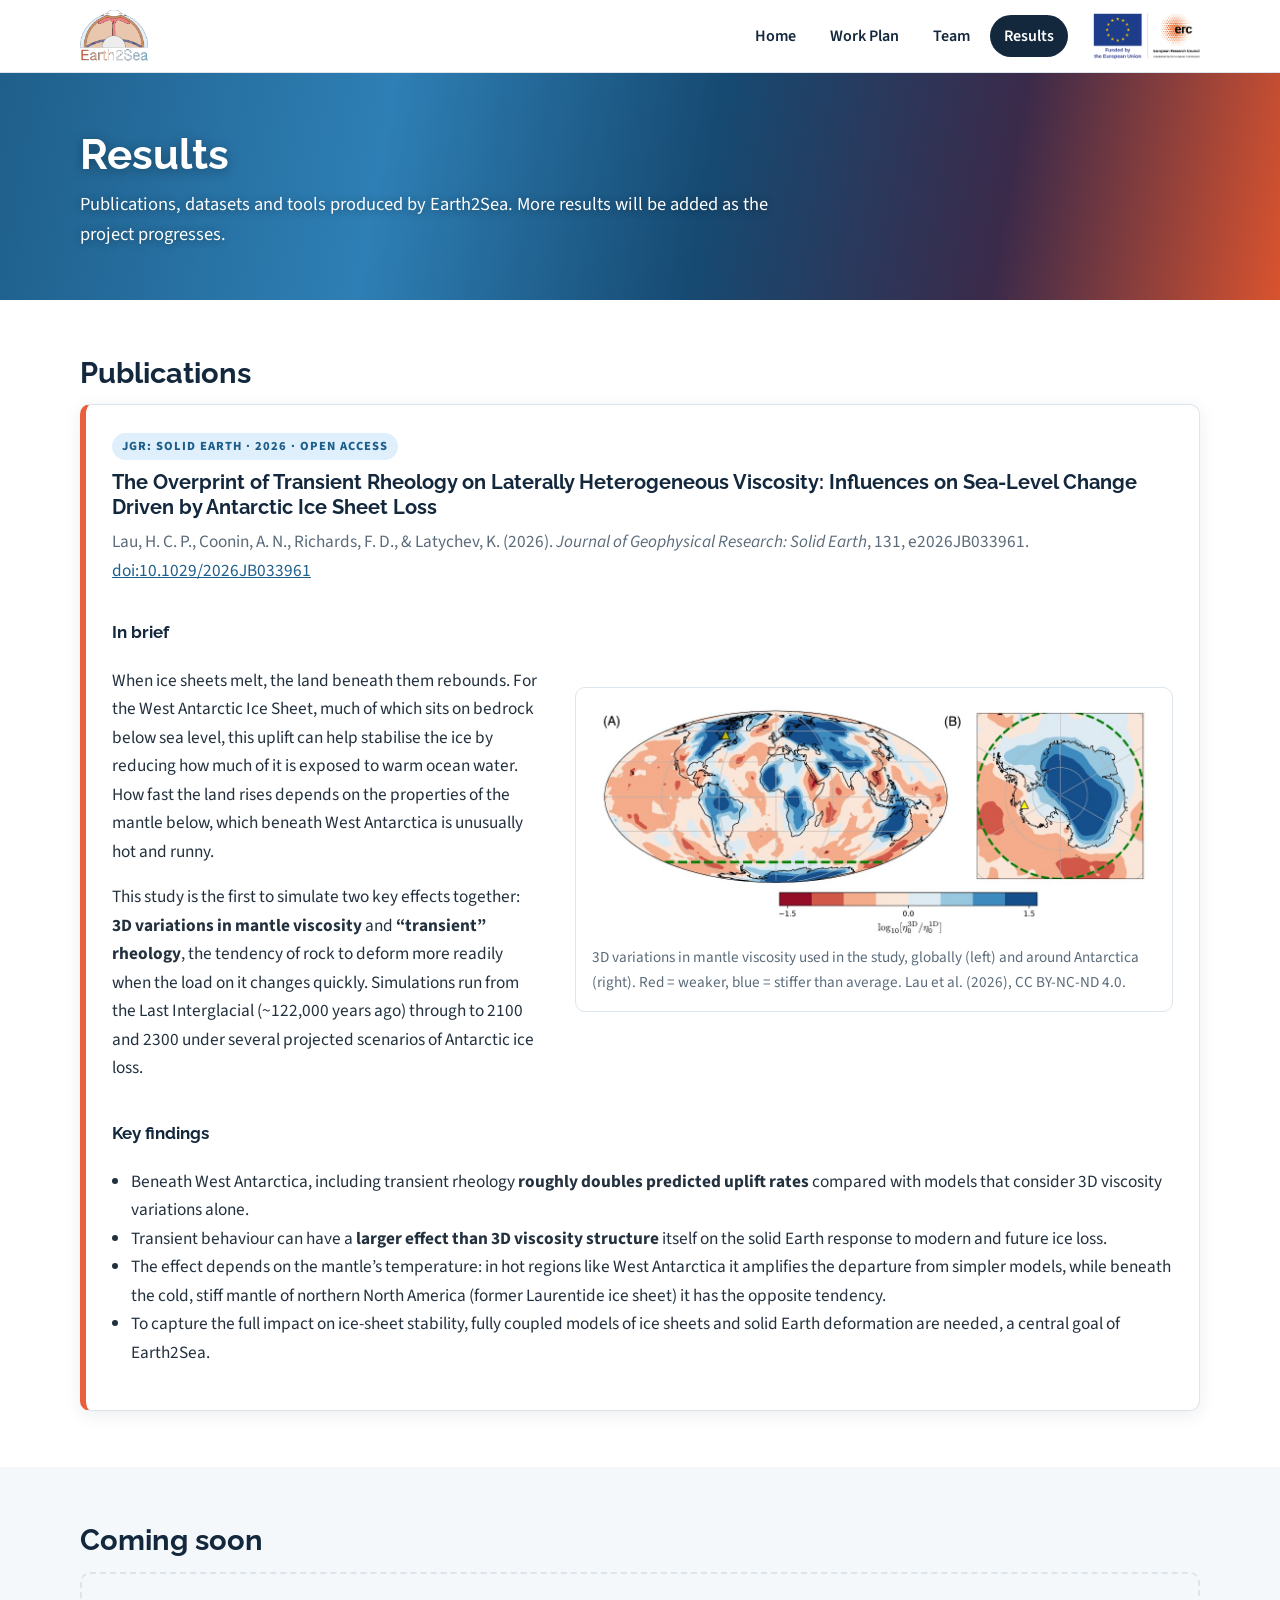
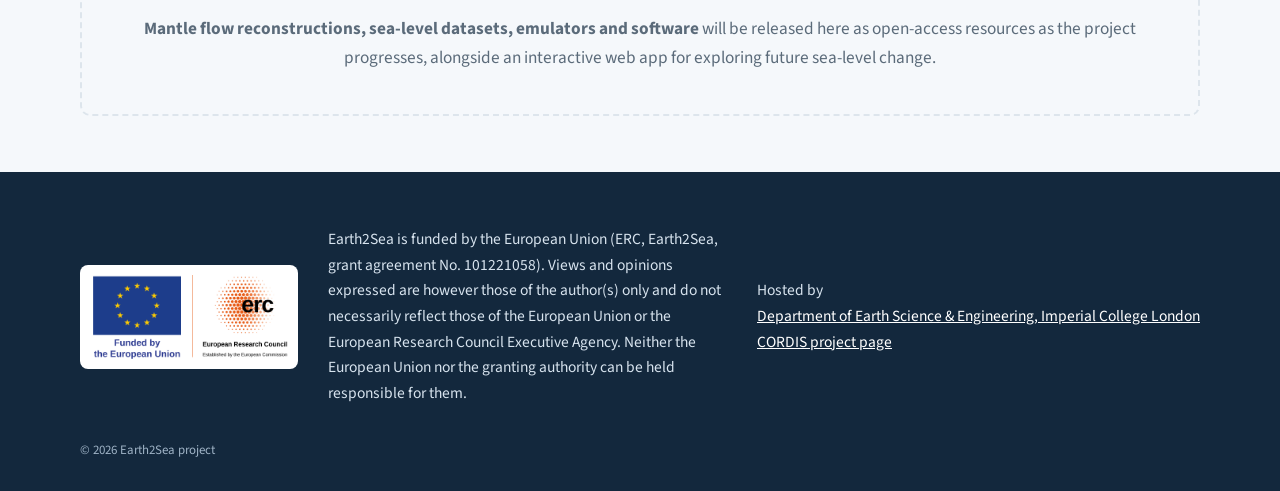
==== results.html @ e723ed39 "Build Earth2Sea project website Landing page with ice/ocean/mantle hero and news sidebar, plain-lang" ====
<!doctype html>
<html lang="en">
<head>
  <meta charset="utf-8">
  <meta name="viewport" content="width=device-width, initial-scale=1">
  <title>Results | Earth2Sea</title>
  <meta name="description" content="Publications, datasets and tools from the Earth2Sea project.">
  <link rel="icon" href="assets/img/earth2sea-logo.png">
  <link rel="preconnect" href="https://fonts.googleapis.com">
  <link href="https://fonts.googleapis.com/css2?family=Raleway:wght@600;700;800&family=Source+Sans+3:wght@400;600;700&display=swap" rel="stylesheet">
  <link rel="stylesheet" href="css/style.css">
</head>
<body>
  <header class="site-header">
    <div class="wrap">
      <a class="brand" href="index.html"><img src="assets/img/earth2sea-logo.png" alt="Earth2Sea logo"></a>
      <button class="nav-toggle" aria-expanded="false" aria-label="Open menu">&#9776;</button>
      <nav class="nav" aria-label="Main">
        <a href="index.html">Home</a>
        <a href="workplan.html">Work Plan</a>
        <a href="team.html">Team</a>
        <a href="results.html" aria-current="page">Results</a>
      </nav>
      <a class="header-erc" href="https://erc.europa.eu" target="_blank" rel="noopener"><img src="assets/img/eu-erc-logo.png" alt="Funded by the European Union – European Research Council"></a>
    </div>
  </header>

    <section class="banner">
    <div class="wrap">
      <h1>Results</h1>
      <p>Publications, datasets and tools produced by Earth2Sea. More results will be added as the project progresses.</p>
    </div>
  </section>

  <main>
    <section>
      <div class="wrap">
        <h2>Publications</h2>
        <article class="paper">
          <span class="badge">JGR: Solid Earth &middot; 2026 &middot; Open access</span>
          <h3>The Overprint of Transient Rheology on Laterally Heterogeneous Viscosity: Influences on Sea-Level Change Driven by Antarctic Ice Sheet Loss</h3>
          <p class="cite">Lau, H. C. P., Coonin, A. N., Richards, F. D., &amp; Latychev, K. (2026). <em>Journal of Geophysical Research: Solid Earth</em>, 131, e2026JB033961. <a href="https://doi.org/10.1029/2026JB033961" target="_blank" rel="noopener">doi:10.1029/2026JB033961</a></p>

          <div class="theme" style="margin-top:10px">
            <div class="text">
              <h4>In brief</h4>
              <p>When ice sheets melt, the land beneath them rebounds. For the West Antarctic Ice Sheet, much of which sits on bedrock below sea level, this uplift can help stabilise the ice by reducing how much of it is exposed to warm ocean water. How fast the land rises depends on the properties of the mantle below, which beneath West Antarctica is unusually hot and runny.</p>
              <p>This study is the first to simulate two key effects together: <strong>3D variations in mantle viscosity</strong> and <strong>&ldquo;transient&rdquo; rheology</strong>, the tendency of rock to deform more readily when the load on it changes quickly. Simulations run from the Last Interglacial (~122,000 years ago) through to 2100 and 2300 under several projected scenarios of Antarctic ice loss.</p>
            </div>
            <figure class="figure">
              <img src="assets/img/figures/lau2026-viscosity.jpg" alt="Global and Antarctic maps of three-dimensional variations in mantle viscosity relative to an average one-dimensional model." loading="lazy">
              <figcaption>3D variations in mantle viscosity used in the study, globally (left) and around Antarctica (right). Red = weaker, blue = stiffer than average. Lau et al. (2026), CC BY-NC-ND 4.0.</figcaption>
            </figure>
          </div>

          <h4>Key findings</h4>
          <ul>
            <li>Beneath West Antarctica, including transient rheology <strong>roughly doubles predicted uplift rates</strong> compared with models that consider 3D viscosity variations alone.</li>
            <li>Transient behaviour can have a <strong>larger effect than 3D viscosity structure</strong> itself on the solid Earth response to modern and future ice loss.</li>
            <li>The effect depends on the mantle&rsquo;s temperature: in hot regions like West Antarctica it amplifies the departure from simpler models, while beneath the cold, stiff mantle of northern North America (former Laurentide ice sheet) it has the opposite tendency.</li>
            <li>To capture the full impact on ice-sheet stability, fully coupled models of ice sheets and solid Earth deformation are needed, a central goal of Earth2Sea.</li>
          </ul>
        </article>
      </div>
    </section>

    <section class="alt">
      <div class="wrap">
        <h2>Coming soon</h2>
        <div class="coming">
          <p><strong>Mantle flow reconstructions, sea-level datasets, emulators and software</strong> will be released here as open-access resources as the project progresses, alongside an interactive web app for exploring future sea-level change.</p>
        </div>
      </div>
    </section>
  </main>

  <footer class="site-footer">
    <div class="wrap footer-grid">
      <a class="footer-erc" href="https://erc.europa.eu" target="_blank" rel="noopener"><img src="assets/img/eu-erc-logo.png" alt="Funded by the European Union – European Research Council"></a>
      <p>Earth2Sea is funded by the European Union (ERC, Earth2Sea, grant agreement No.&nbsp;101221058). Views and opinions expressed are however those of the author(s) only and do not necessarily reflect those of the European Union or the European Research Council Executive Agency. Neither the European Union nor the granting authority can be held responsible for them.</p>
      <p>Hosted by<br><a href="https://www.imperial.ac.uk/earth-science" target="_blank" rel="noopener">Department of Earth Science &amp; Engineering, Imperial College London</a><br><a href="https://cordis.europa.eu/project/id/101221058" target="_blank" rel="noopener">CORDIS project page</a></p>
    </div>
    <div class="wrap"><small>&copy; <span id="year">2026</span> Earth2Sea project</small></div>
  </footer>

  <script src="js/main.js"></script>
</body>
</html>
---- css/style.css ----
/* Earth2Sea — shared styles. Palette drawn from the project logo. */
:root {
  --lava: #e8603c;
  --magma: #f08080;
  --crust: #d08e5f;
  --mantle: #e8c5ac;
  --slab: #7a77a6;
  --ice: #dff0fc;
  --ocean: #8ecff2;
  --deep: #1f5f8b;
  --navy: #13283d;
  --ink: #23313f;
  --muted: #5b6b7a;
  --bg: #ffffff;
  --bg-soft: #f5f8fb;
  --line: #dde5ec;
  --radius: 10px;
  --shadow: 0 4px 18px rgba(19, 40, 61, 0.08);
  --max: 1160px;
  --font: "Source Sans 3", "Segoe UI", Helvetica, Arial, sans-serif;
  --font-head: "Raleway", "Segoe UI", Helvetica, Arial, sans-serif;
}

* { box-sizing: border-box; }
html { scroll-behavior: smooth; }
body {
  margin: 0;
  font-family: var(--font);
  font-size: 1.08rem;
  line-height: 1.65;
  color: var(--ink);
  background: var(--bg);
}
img { max-width: 100%; height: auto; display: block; }
a { color: var(--deep); }
a:hover { color: var(--lava); }
h1, h2, h3, h4 { font-family: var(--font-head); color: var(--navy); line-height: 1.25; }
h2 { font-size: 1.8rem; margin: 0 0 0.8rem; }
h3 { font-size: 1.25rem; margin: 0 0 0.5rem; }

.wrap { max-width: var(--max); margin: 0 auto; padding: 0 20px; }

/* ---------- Header ---------- */
.site-header {
  position: sticky; top: 0; z-index: 50;
  background: rgba(255, 255, 255, 0.96);
  backdrop-filter: blur(6px);
  border-bottom: 1px solid var(--line);
}
.site-header .wrap { display: flex; align-items: center; gap: 24px; min-height: 72px; }
.brand { display: flex; align-items: center; gap: 12px; text-decoration: none; }
.brand img { height: 52px; width: auto; }
.nav { margin-left: auto; display: flex; gap: 6px; }
.nav a {
  text-decoration: none; color: var(--navy); font-weight: 600;
  padding: 8px 14px; border-radius: 999px; font-size: 1rem;
}
.nav a:hover { background: var(--ice); color: var(--navy); }
.nav a[aria-current="page"] { background: var(--navy); color: #fff; }
.header-erc img { height: 46px; width: auto; }
.nav-toggle {
  display: none; margin-left: auto; background: none; border: 1px solid var(--line);
  border-radius: 8px; padding: 8px 10px; cursor: pointer; font-size: 1.1rem; color: var(--navy);
}

/* ---------- Hero (ice / ocean / fire) ---------- */
.hero {
  position: relative; overflow: hidden; color: #fff;
  background: linear-gradient(180deg, #f4fbff 0%, #dff0fc 18%, #8ecff2 34%, #2e7fb5 50%,
    #164a72 60%, #3b2a4a 70%, #8a3b2e 82%, #d9532e 92%, #f6a04d 100%);
  min-height: 560px;
}
.hero svg.scene { position: absolute; inset: 0; width: 100%; height: 100%; }
.hero .glow {
  position: absolute; left: 50%; bottom: -120px; width: 900px; height: 380px; transform: translateX(-50%);
  background: radial-gradient(ellipse at center, rgba(255, 190, 90, 0.75), rgba(232, 96, 60, 0.35) 45%, transparent 70%);
  filter: blur(10px); animation: pulse 7s ease-in-out infinite;
}
.wave { animation: drift 18s linear infinite; }
.wave.slow { animation-duration: 30s; }
@keyframes drift { from { transform: translateX(0); } to { transform: translateX(-50%); } }
@keyframes pulse { 0%, 100% { opacity: 0.75; } 50% { opacity: 1; } }
@media (prefers-reduced-motion: reduce) { .wave, .hero .glow { animation: none; } }

.hero-inner {
  position: relative; z-index: 2; max-width: var(--max); margin: 0 auto; padding: 70px 20px 90px;
  display: grid; grid-template-columns: minmax(0, 360px) minmax(0, 1fr); gap: 48px; align-items: center;
}
.hero-logo {
  background: rgba(255, 255, 255, 0.94); border-radius: 18px; padding: 22px; box-shadow: 0 10px 40px rgba(0, 0, 0, 0.25);
}
.hero h1 {
  font-size: clamp(1.9rem, 4vw, 3rem); color: #fff; margin: 0 0 14px;
  text-shadow: 0 2px 16px rgba(10, 30, 50, 0.55);
}
.hero p.lede {
  font-size: 1.2rem; margin: 0 0 24px; max-width: 620px; text-shadow: 0 1px 10px rgba(10, 30, 50, 0.6);
}
.hero .tag {
  display: inline-block; font-size: 0.85rem; font-weight: 700; letter-spacing: 0.08em; text-transform: uppercase;
  background: rgba(19, 40, 61, 0.55); padding: 5px 12px; border-radius: 999px; margin-bottom: 14px;
}
.btn {
  display: inline-block; padding: 11px 22px; border-radius: 999px; font-weight: 700; text-decoration: none;
  background: var(--lava); color: #fff; margin: 0 10px 10px 0; border: 2px solid var(--lava);
}
.btn:hover { background: #c94a2a; border-color: #c94a2a; color: #fff; }
.btn.ghost { background: rgba(255, 255, 255, 0.12); border-color: #fff; }
.btn.ghost:hover { background: #fff; color: var(--navy); }

/* Page banner (inner pages) */
.banner {
  position: relative; color: #fff; overflow: hidden;
  background: linear-gradient(100deg, #1f5f8b 0%, #2e7fb5 30%, #164a72 55%, #3b2a4a 78%, #d9532e 100%);
}
.banner .wrap { position: relative; z-index: 2; padding: 56px 20px 50px; }
.banner h1 { color: #fff; margin: 0 0 8px; font-size: clamp(1.9rem, 4vw, 2.6rem); text-shadow: 0 2px 12px rgba(0,0,0,.35); }
.banner p { margin: 0; max-width: 700px; font-size: 1.15rem; text-shadow: 0 1px 8px rgba(0,0,0,.4); }

/* ---------- Layout ---------- */
main section { padding: 56px 0; }
.alt { background: var(--bg-soft); }
.with-sidebar { display: grid; grid-template-columns: minmax(0, 1fr) 330px; gap: 44px; align-items: start; }

.sidebar {
  position: sticky; top: 92px;
  background: #fff; border: 1px solid var(--line); border-radius: var(--radius); box-shadow: var(--shadow);
  overflow: hidden;
}
.sidebar h2 {
  margin: 0; padding: 14px 20px; font-size: 1.2rem; color: #fff;
  background: linear-gradient(90deg, var(--lava), var(--slab) 60%, var(--deep));
}
.news-list { list-style: none; margin: 0; padding: 0; }
.news-list li { padding: 16px 20px; border-bottom: 1px solid var(--line); }
.news-list li:last-child { border-bottom: 0; }
.news-list time { display: block; font-size: 0.82rem; font-weight: 700; color: var(--lava); text-transform: uppercase; letter-spacing: .05em; }
.news-list h3 { font-size: 1.02rem; margin: 3px 0 4px; }
.news-list p { margin: 0; font-size: 0.95rem; color: var(--muted); }

/* Cards */
.cards { display: grid; grid-template-columns: repeat(3, minmax(0, 1fr)); gap: 22px; margin-top: 26px; }
.card {
  background: #fff; border: 1px solid var(--line); border-radius: var(--radius); padding: 22px; box-shadow: var(--shadow);
  border-top: 5px solid var(--ocean);
}
.card.ice { border-top-color: var(--ocean); }
.card.ocean { border-top-color: var(--deep); }
.card.fire { border-top-color: var(--lava); }
.card p { margin: 0; }
.card .icon { font-size: 1.7rem; line-height: 1; margin-bottom: 10px; }

.objectives { counter-reset: obj; list-style: none; padding: 0; margin: 22px 0 0; }
.objectives li {
  counter-increment: obj; position: relative; padding: 14px 18px 14px 66px; margin-bottom: 14px;
  background: #fff; border-radius: var(--radius); border: 1px solid var(--line);
}
.objectives li::before {
  content: counter(obj); position: absolute; left: 16px; top: 14px; width: 36px; height: 36px; border-radius: 50%;
  display: grid; place-items: center; font-weight: 800; color: #fff; background: var(--slab);
}
.objectives li:nth-child(1)::before { background: var(--deep); }
.objectives li:nth-child(3)::before { background: var(--lava); }
.objectives strong { color: var(--navy); }

.stats { display: grid; grid-template-columns: repeat(3, minmax(0, 1fr)); gap: 18px; margin: 26px 0; }
.stat { text-align: center; padding: 18px 10px; border-radius: var(--radius); background: var(--ice); }
.stat b { display: block; font-family: var(--font-head); font-size: 2rem; color: var(--navy); }
.stat span { font-size: 0.95rem; color: var(--muted); }

/* Work plan themes */
.figure { margin: 28px 0 0; background: #fff; border: 1px solid var(--line); border-radius: var(--radius); padding: 16px; }
.figure.narrow { max-width: 820px; margin-left: auto; margin-right: auto; }
.figure figcaption { font-size: 0.95rem; color: var(--muted); margin-top: 10px; }
.theme { display: grid; grid-template-columns: minmax(0, 5fr) minmax(0, 7fr); gap: 36px; align-items: center; }
.theme + .theme { margin-top: 0; }
.theme .figure { margin: 0; }
.theme .kicker {
  display: inline-block; font-size: 0.8rem; font-weight: 800; letter-spacing: .1em; text-transform: uppercase;
  color: var(--lava); margin-bottom: 6px;
}
.theme.flip { grid-template-columns: minmax(0, 7fr) minmax(0, 5fr); }
.theme.flip .text { order: 2; }
.theme.flip .figure { order: 1; }

/* Team */
.people { display: grid; grid-template-columns: repeat(3, minmax(0, 1fr)); gap: 24px; margin-top: 24px; }
.person {
  background: #fff; border: 1px solid var(--line); border-radius: var(--radius); padding: 24px; box-shadow: var(--shadow);
  text-align: center;
}
.avatar {
  width: 112px; height: 112px; border-radius: 50%; margin: 0 auto 14px; display: grid; place-items: center;
  font-family: var(--font-head); font-weight: 800; font-size: 2.1rem; color: #fff; object-fit: cover;
  background: linear-gradient(135deg, var(--ocean), var(--deep));
}
.avatar.fire { background: linear-gradient(135deg, var(--magma), var(--lava)); }
.avatar.slab { background: linear-gradient(135deg, #a7a4cf, var(--slab)); }
.person h3 { margin-bottom: 2px; }
.person .role { font-weight: 700; color: var(--lava); margin: 0; }
.person .aff { color: var(--muted); margin: 0 0 10px; font-size: 0.98rem; }
.person p.bio { font-size: 0.97rem; margin: 0; text-align: left; }

/* Results */
.paper {
  background: #fff; border: 1px solid var(--line); border-left: 6px solid var(--lava); border-radius: var(--radius);
  padding: 26px; box-shadow: var(--shadow);
}
.paper .cite { color: var(--muted); margin: 0 0 14px; }
.paper ul { padding-left: 1.2rem; }
.badge {
  display: inline-block; font-size: 0.78rem; font-weight: 800; letter-spacing: .08em; text-transform: uppercase;
  padding: 3px 10px; border-radius: 999px; background: var(--ice); color: var(--deep); margin-bottom: 10px;
}
.coming {
  border: 2px dashed var(--line); border-radius: var(--radius); padding: 24px; text-align: center; color: var(--muted);
}

/* ---------- Footer ---------- */
.site-footer { background: var(--navy); color: #d7e3ee; padding: 40px 0 30px; font-size: 0.97rem; }
.site-footer a { color: #fff; }
.footer-grid { display: grid; grid-template-columns: auto minmax(0, 1fr) auto; gap: 30px; align-items: center; }
.footer-erc { background: #fff; border-radius: 8px; padding: 10px; }
.footer-erc img { height: 84px; width: auto; }
.site-footer small { display: block; margin-top: 18px; color: #9fb3c6; }

/* ---------- Responsive ---------- */
@media (max-width: 960px) {
  .with-sidebar { grid-template-columns: 1fr; }
  .sidebar { position: static; }
  .cards, .people { grid-template-columns: repeat(2, minmax(0, 1fr)); }
  .theme, .theme.flip { grid-template-columns: 1fr; gap: 18px; }
  .theme.flip .text { order: 1; }
  .theme.flip .figure { order: 2; }
  .hero-inner { grid-template-columns: 1fr; gap: 28px; padding: 44px 16px 70px; }
  .hero-logo { max-width: 300px; }
}
@media (max-width: 760px) {
  .wrap { padding: 0 16px; }
  .nav-toggle { display: block; }
  .header-erc { display: none; }
  .nav {
    display: none; position: absolute; top: 72px; left: 0; right: 0; flex-direction: column;
    background: #fff; border-bottom: 1px solid var(--line); padding: 10px 16px 16px;
  }
  .nav.open { display: flex; }
  .brand img { height: 44px; }
  .cards, .people, .stats { grid-template-columns: 1fr; }
  .footer-grid { grid-template-columns: 1fr; }
  main section { padding: 40px 0; }
}
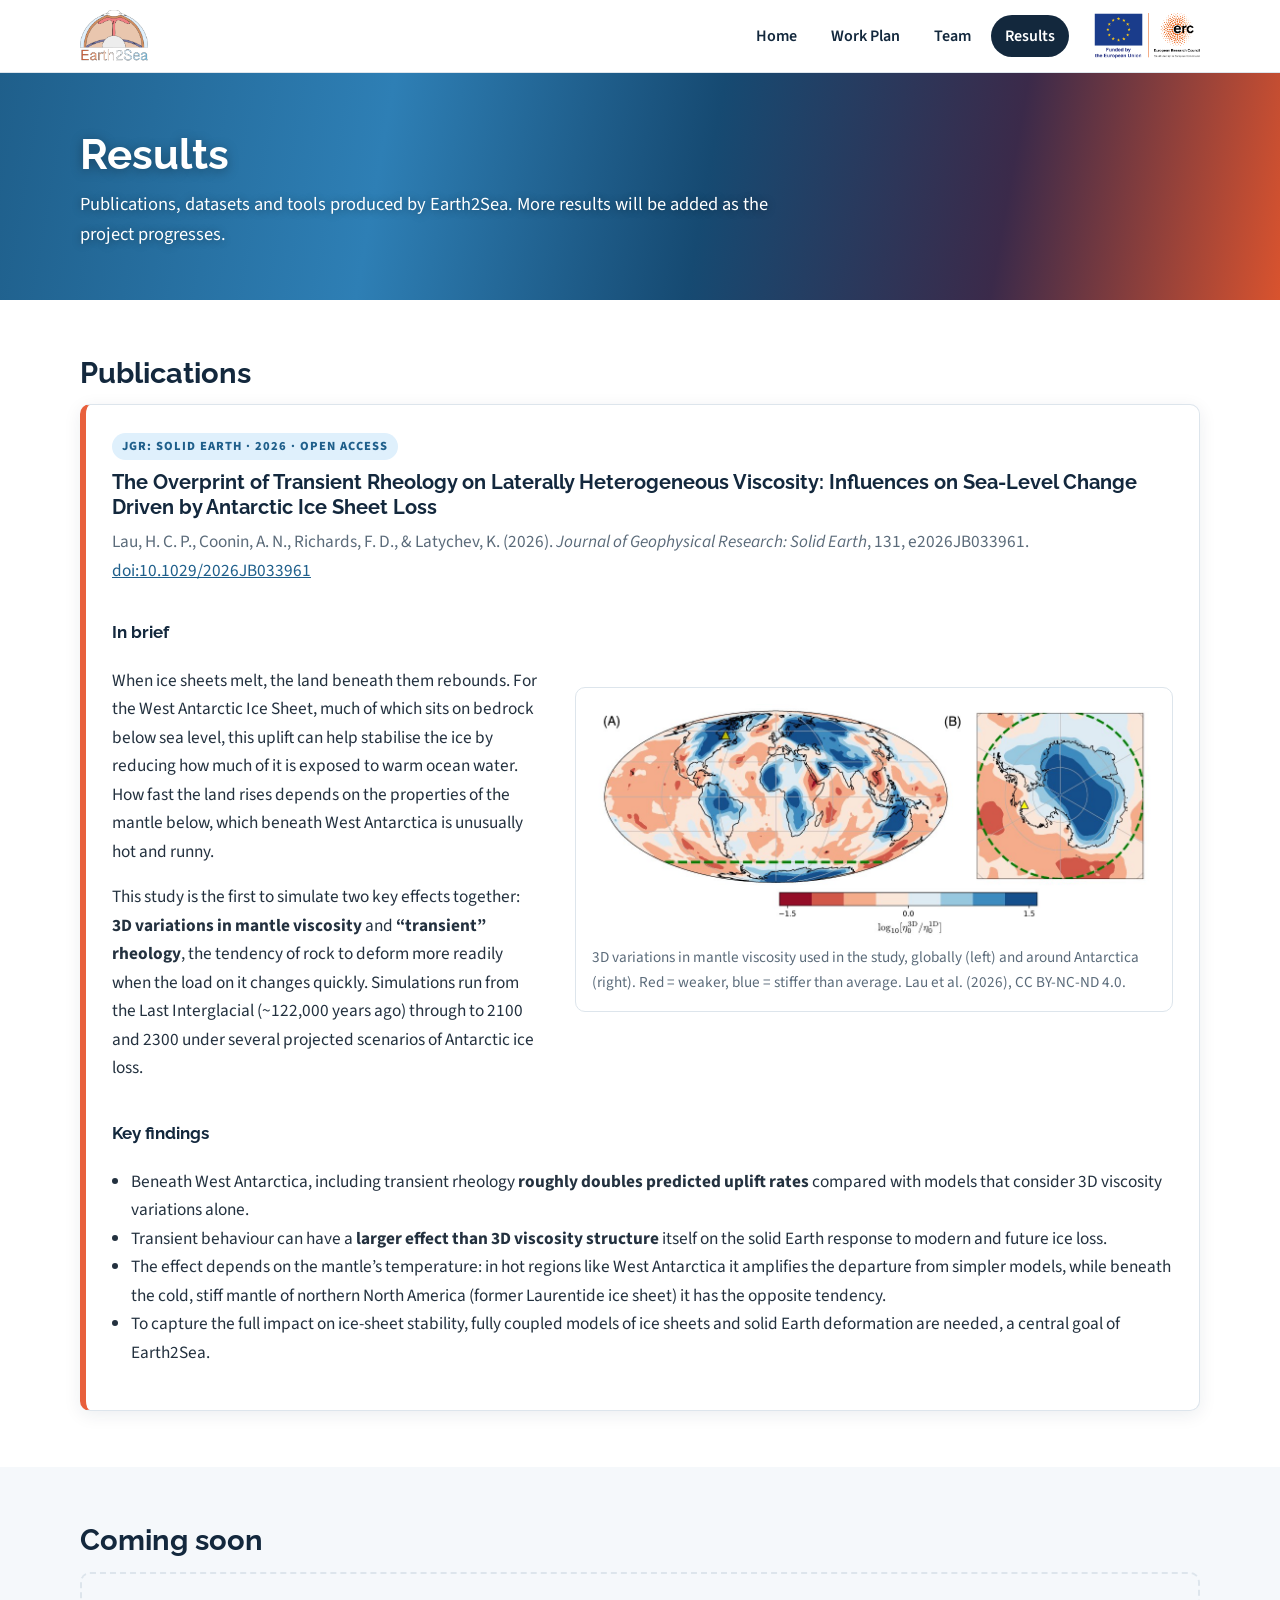
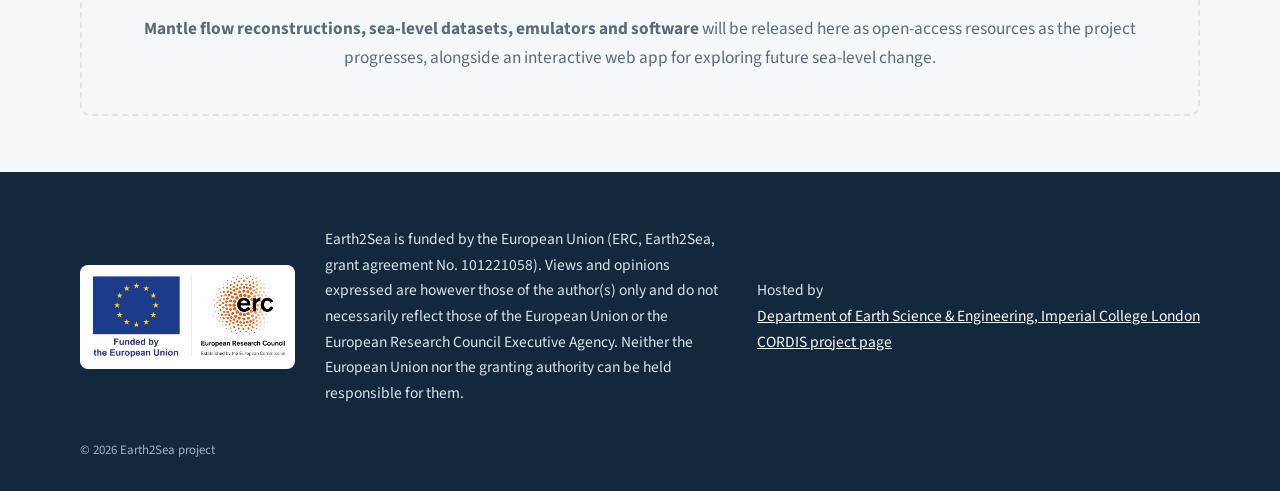
==== commit 73da5417: "Update ERC logo in header and footer" ====
--- a/results.html
+++ b/results.html
@@ -21,7 +21,7 @@
         <a href="team.html">Team</a>
         <a href="results.html" aria-current="page">Results</a>
       </nav>
-      <a class="header-erc" href="https://erc.europa.eu" target="_blank" rel="noopener"><img src="assets/img/eu-erc-logo.png" alt="Funded by the European Union – European Research Council"></a>
+      <a class="header-erc" href="https://erc.europa.eu" target="_blank" rel="noopener"><img src="assets/img/LOGO_ERC-FLAG_EU.png" alt="Funded by the European Union – European Research Council"></a>
     </div>
   </header>
 
@@ -76,7 +76,7 @@
 
   <footer class="site-footer">
     <div class="wrap footer-grid">
-      <a class="footer-erc" href="https://erc.europa.eu" target="_blank" rel="noopener"><img src="assets/img/eu-erc-logo.png" alt="Funded by the European Union – European Research Council"></a>
+      <a class="footer-erc" href="https://erc.europa.eu" target="_blank" rel="noopener"><img src="assets/img/LOGO_ERC-FLAG_EU.png" alt="Funded by the European Union – European Research Council"></a>
       <p>Earth2Sea is funded by the European Union (ERC, Earth2Sea, grant agreement No.&nbsp;101221058). Views and opinions expressed are however those of the author(s) only and do not necessarily reflect those of the European Union or the European Research Council Executive Agency. Neither the European Union nor the granting authority can be held responsible for them.</p>
       <p>Hosted by<br><a href="https://www.imperial.ac.uk/earth-science" target="_blank" rel="noopener">Department of Earth Science &amp; Engineering, Imperial College London</a><br><a href="https://cordis.europa.eu/project/id/101221058" target="_blank" rel="noopener">CORDIS project page</a></p>
     </div>
